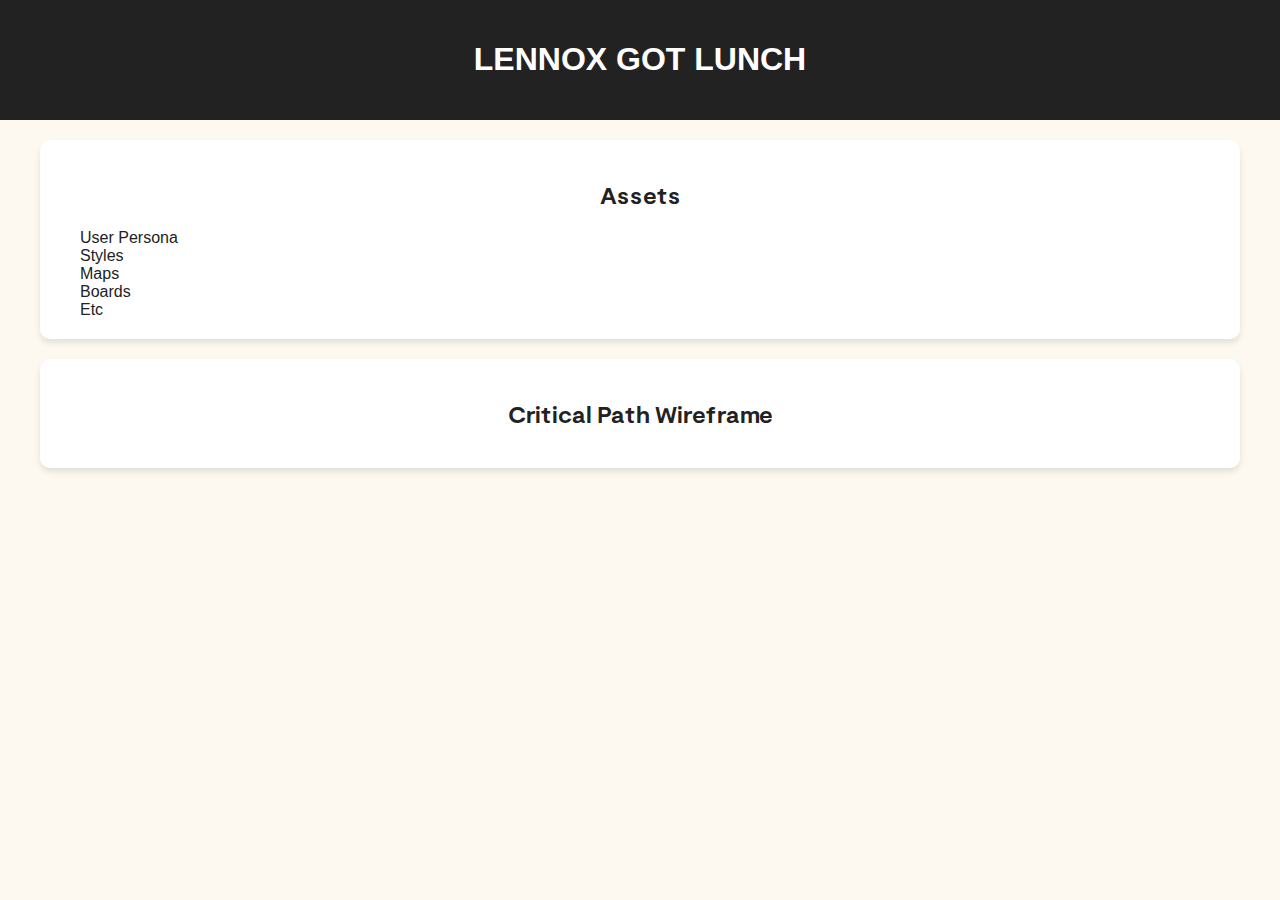
==== assets.html @ adf5c0a9 "🤍 assets page" ====
<!DOCTYPE html>
<html lang="en">
<head>
    <meta charset="UTF-8">
    <meta name="viewport" content="width=device-width, initial-scale=1.0">
    <link rel="stylesheet" href="index.css">
    <link rel="stylesheet" href="fonts/font-face.css">
    <link rel="icon" type="image/x-icon" href="images/lennox_white.png">
    <title>Lennox Got Lunch</title>
</head>
<body>

    <header>
        <h1>LENNOX GOT LUNCH</h1>
    </header>


<!-- PLEASE PLACE IMAGES INSIDE EACH <ul></ul> -->    
    <div class="container">
        <section>
            <h2>Assets</h2>
            <ul>User Persona</ul>
            <ul>Styles</ul>
            <ul>Maps</ul>
            <ul>Boards</ul>
            <ul>Etc</ul>
        </section>
    </div>

    <div class="container">
        <section>
            <h2>Critical Path Wireframe</h2>
        </section>
    </div>
</body>
</html>
---- index.css ----
/* ------------------------------------------ */
/* COLORS */
:root {
    --primary-bg-color: #FDF9F1;
    --secondary-bg-color: #FFF;
    --primary-font-color: #222222;
    --primary-button-color: #D4E377;
    --accent-color-one: #EF5A30;
    --accent-color-two: #FEAE33;
}

/* ------------------------------------------ */
/* FONTS */
@import url('https://fonts.googleapis.com/css2?family=Inter:wght@400;700&display=swap');
@import url('https://fonts.googleapis.com/css2?family=Moderat:wght@400;700&display=swap');
@import url('https://fonts.googleapis.com/css2?family=Roboto:wght@400;700&display=swap');

/* ------------------------------------------ */
/* GENERAL STYLES */
body {
    margin: 0;
    font-family: 'Moderat', sans-serif;
    font-family: 'Roboto', sans-serif; 
    background-color: var(--primary-bg-color);
    color: var(--primary-font-color);
}

header {
    font-family: 'Tusker Grotesk';
    font-weight: 500;
    font-style: normal;
    text-align: center;
    padding: 20px 0;
    background-color: var(--primary-font-color);
    color: white;
    font-family: 'Inter', sans-serif; 
}

.container {
    max-width: 1200px;
    margin: 20px auto;
    padding: 0 20px;
}

/* TEAM SECTION */
.team-section {
    display: flex;
    flex-direction: column;
    justify-content: space-evenly; 
}

.row-1 {
    display: flex;
    flex-wrap: wrap;
    flex-direction: row;
    justify-content: space-evenly; 
}

.row-2 {
    display: flex;
    flex-wrap: wrap;
    flex-direction: row;
    justify-content: center;
    gap: 105px; 
}

.team-member {
    text-align: center;
}

.team-member img {
    width: 250px;
    height: 250px;
    border-radius: 10px;
    object-fit: cover;
}

@media (max-width: 768px) {
    /* .team-section {
        grid-template-columns: repeat(2, 1fr); 
    } */
    .row-2 {
        gap: 20px;
    }
}

@media (max-width: 600px) {
    /* .team-section {
        grid-template-columns: 1fr; 
    } */
    .row-2 {
        gap: 0px;
    }
}

/* TEAM ROLES & TEAM LINKS */
.sections-row {
    display: flex;
    flex-wrap: wrap;
    gap: 20px;
    justify-content: space-between;
    margin-top: 40px; 
}

section {
    flex: 1 1 45%; 
    background-color: var(--secondary-bg-color);
    padding: 20px;
    border-radius: 10px;
    box-shadow: 0 4px 6px rgba(0, 0, 0, 0.1);
}

section h2 {
    text-align: center;
    font-family: 'Moderat', sans-serif;
    font-weight: bold;
    font-family: 'Moderat', sans-serif; 
    margin-bottom: 20px;
}

ul {
    list-style: disc; 
    padding-left: 20px; 
    margin: 0;
}

li {
    margin: 10px 0;
    text-align: left; 
}

a {
    color: var(--accent-color-one);
    text-decoration: none;
}

a:hover {
    color: var(--accent-color-two);
}
---- fonts/font-face.css ----
@font-face {
    font-family: 'Tusker Grotesk';
    src: url('TuskerGrotesk-5500Medium.ttf') format('truetype');
    font-weight: 500;
    font-style: normal;
    font-display: swap;
}

@font-face {
    font-family: 'Moderat';
    src: url('Moderat-Bold-Italic.ttf') format('truetype');
    font-weight: bold;
    font-style: italic;
    font-display: swap;
}

@font-face {
    font-family: 'Moderat';
    src: url('Moderat-Medium-Italic.ttf') format('truetype');
    font-weight: 500;
    font-style: italic;
    font-display: swap;
}

@font-face {
    font-family: 'Moderat';
    src: url('Moderat-Bold.ttf') format('truetype');
    font-weight: bold;
    font-style: normal;
    font-display: swap;
}

@font-face {
    font-family: 'Moderat';
    src: url('Moderat-Regular-Italic.ttf') format('truetype');
    font-weight: 500;
    font-style: italic;
    font-display: swap;
}

@font-face {
    font-family: 'Moderat';
    src: url('Moderat-Medium.ttf') format('truetype');
    font-weight: 500;
    font-style: normal;
    font-display: swap;
}

@font-face {
    font-family: 'Moderat';
    src: url('Moderat-Regular.ttf') format('truetype');
    font-weight: normal;
    font-style: normal;
    font-display: swap;
}
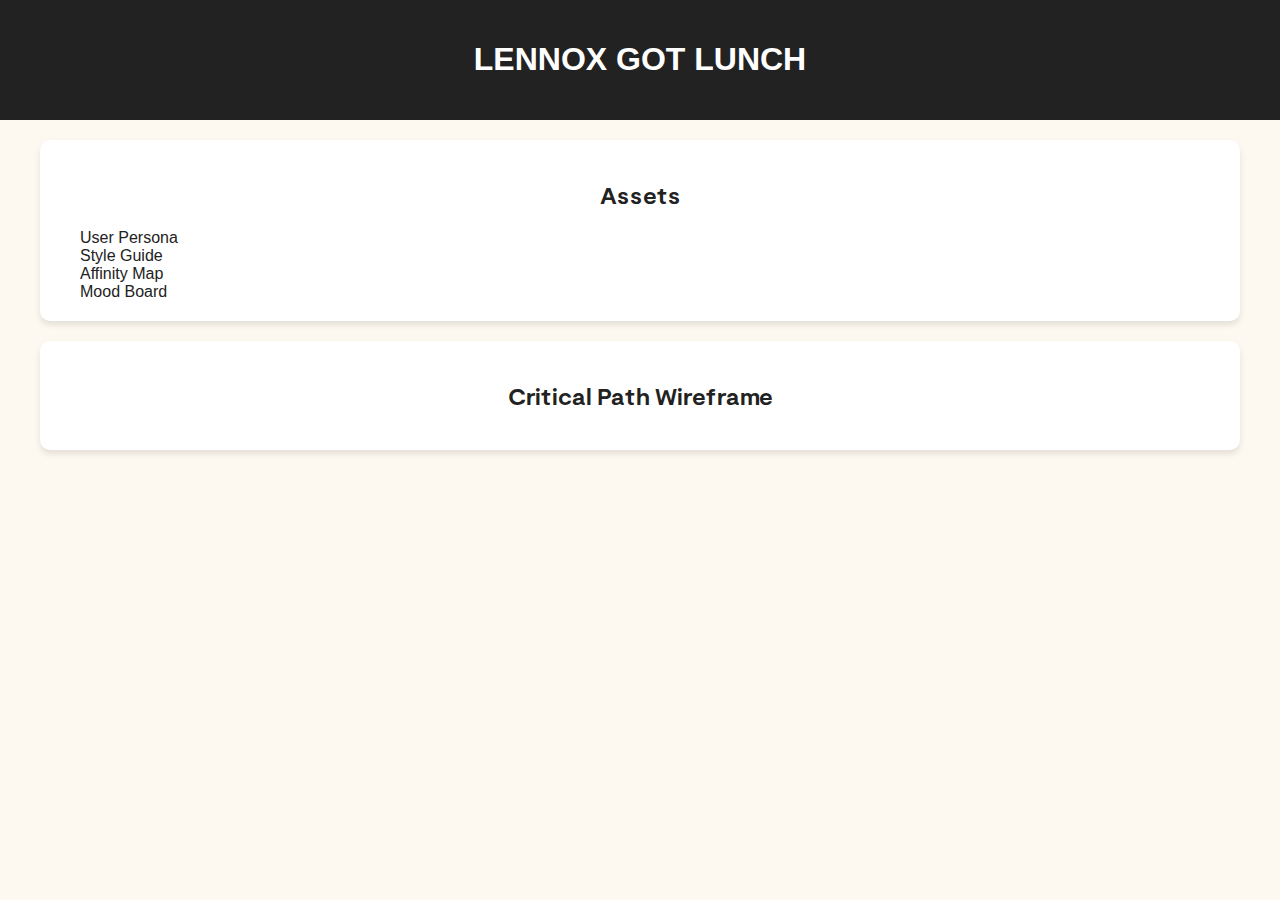
==== commit 44f5a152: "remove critical path duplicate" ====
--- a/assets.html
+++ b/assets.html
@@ -20,10 +20,9 @@
         <section>
             <h2>Assets</h2>
             <ul>User Persona</ul>
-            <ul>Styles</ul>
-            <ul>Maps</ul>
-            <ul>Boards</ul>
-            <ul>Etc</ul>
+            <ul>Style Guide</ul>
+            <ul>Affinity Map</ul>
+            <ul>Mood Board</ul>
         </section>
     </div>
 
@@ -33,4 +32,4 @@
         </section>
     </div>
 </body>
-</html>+</html>
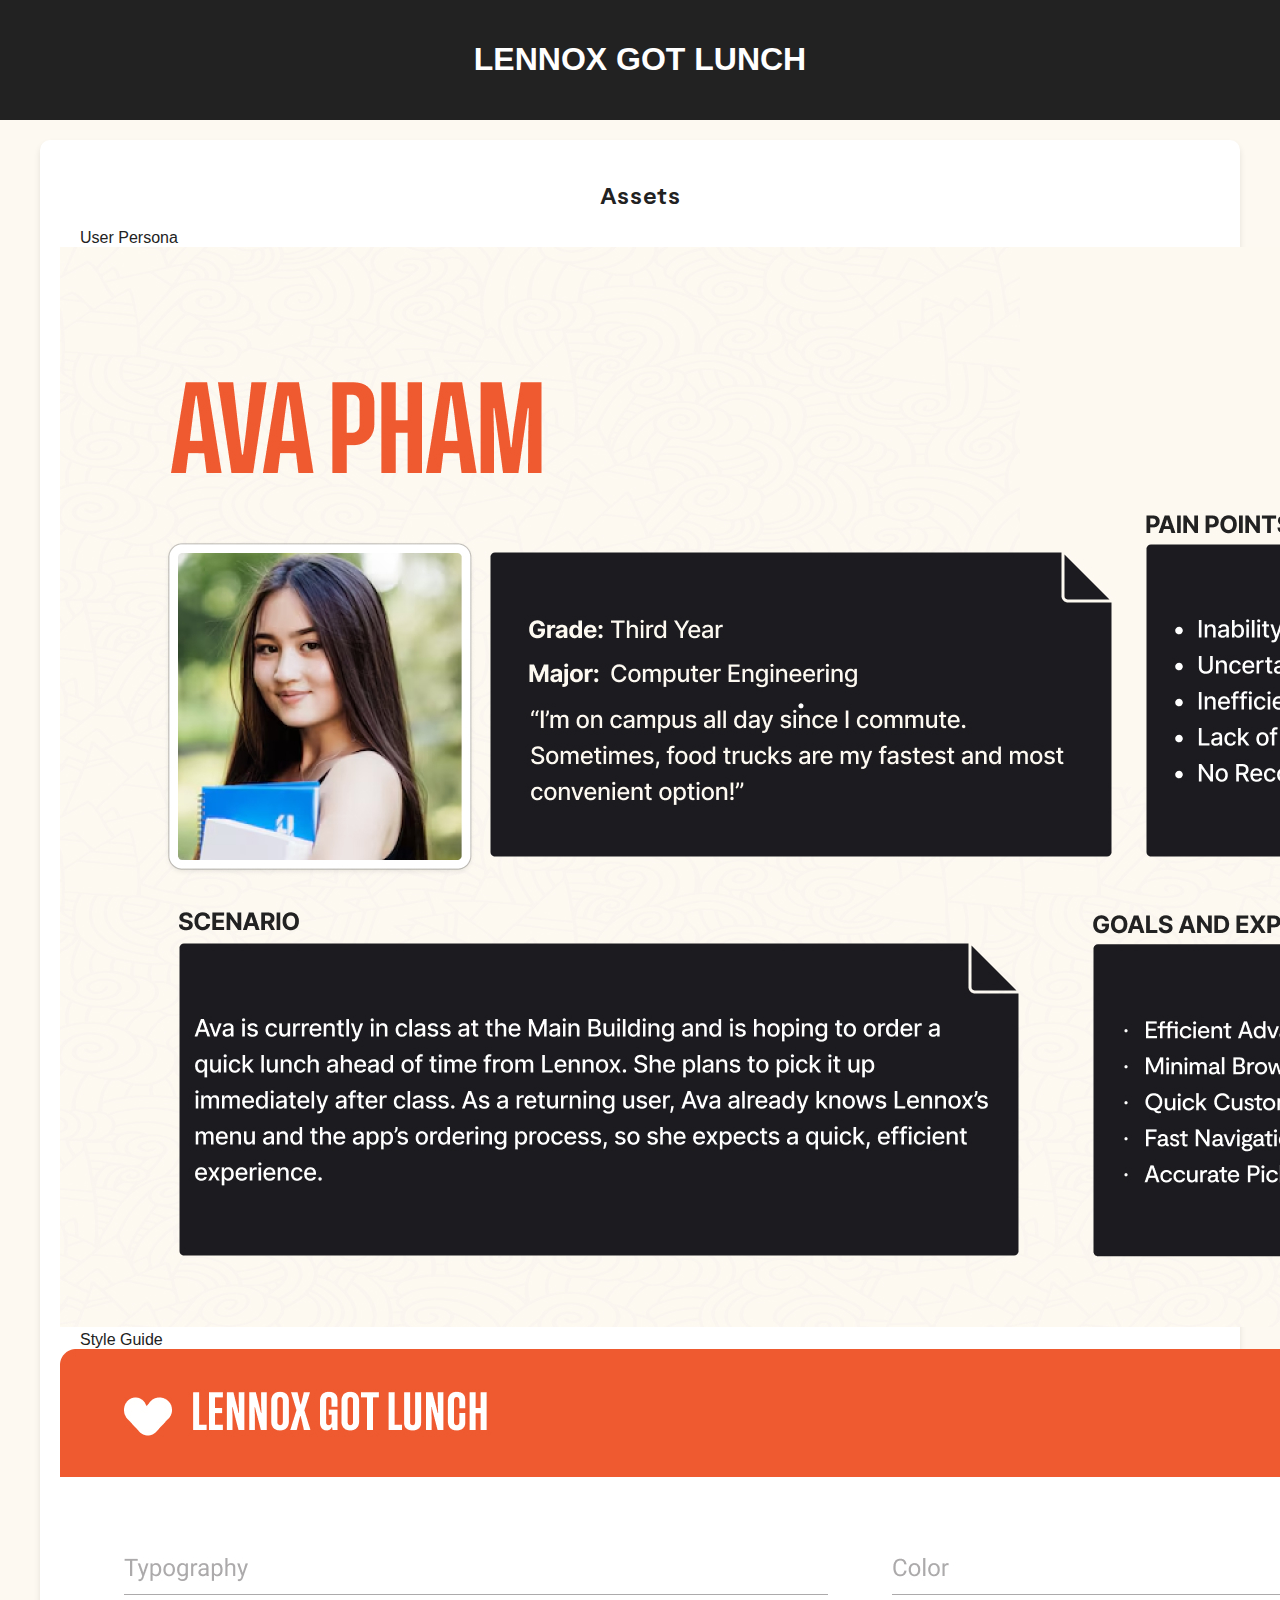
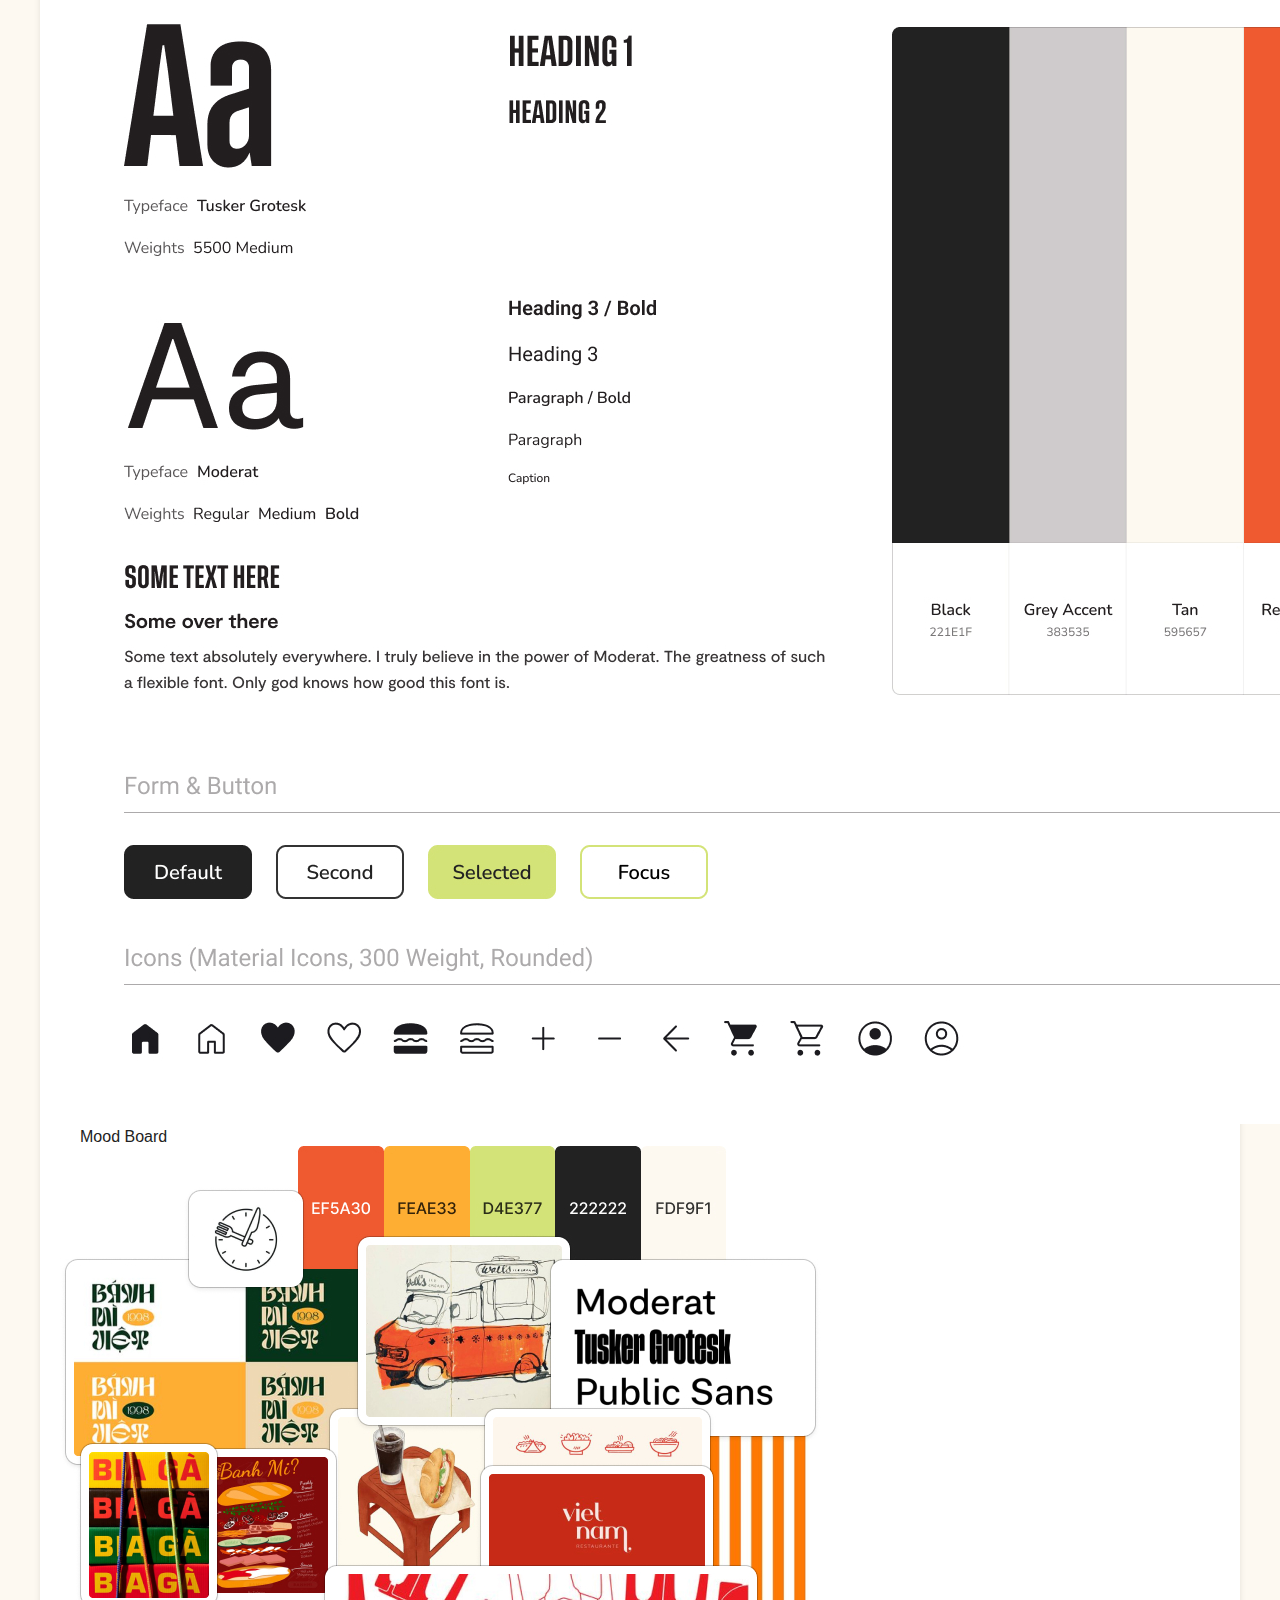
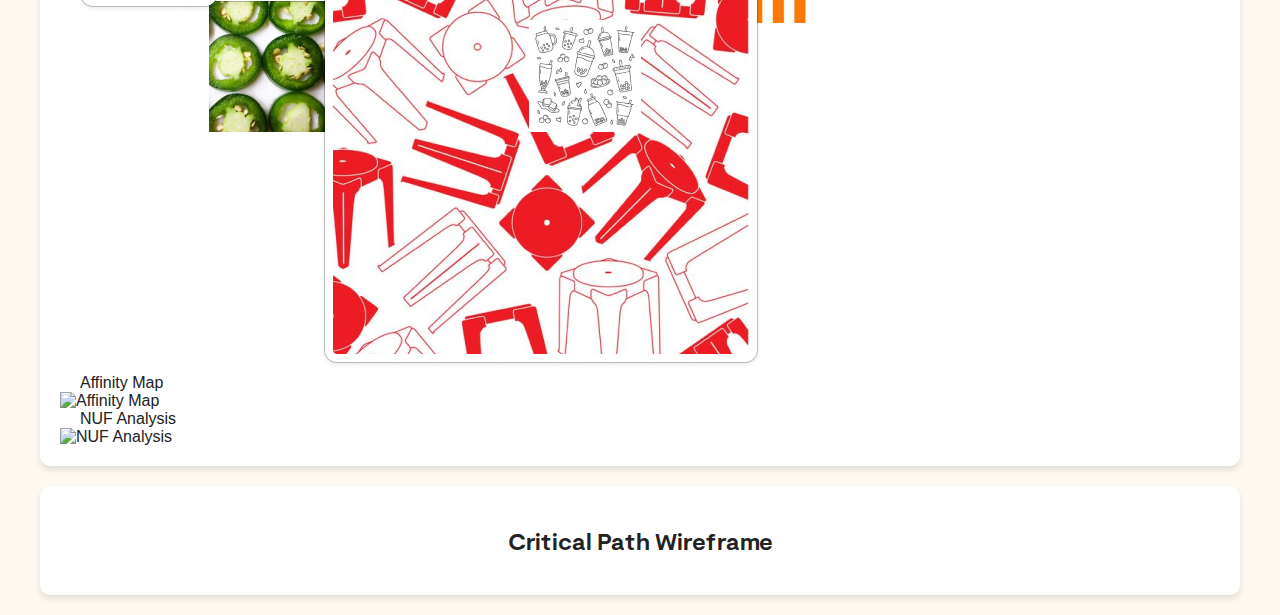
==== commit a257feb3: "🤍 assets" ====
--- a/assets.html
+++ b/assets.html
@@ -14,15 +14,35 @@
         <h1>LENNOX GOT LUNCH</h1>
     </header>
 
-
-<!-- PLEASE PLACE IMAGES INSIDE EACH <ul></ul> -->    
     <div class="container">
         <section>
             <h2>Assets</h2>
-            <ul>User Persona</ul>
-            <ul>Style Guide</ul>
-            <ul>Affinity Map</ul>
-            <ul>Mood Board</ul>
+    
+            <div class="asset">
+                <ul>User Persona</ul>
+                <img src="images/user-persona.jpg" alt="User Persona">
+            </div>
+    
+            <div class="asset">
+                <ul>Style Guide</ul>
+                <img src="images/style-guide.jpg" alt="Style Guide">
+            </div>
+    
+            <div class="asset">
+                <ul>Mood Board</ul>
+                <img src="images/mood-board.jpg" alt="Mood Board">
+            </div>
+    
+            <div class="asset">
+                <ul>Affinity Map</ul>
+                <img src="images/affinity-map.png" alt="Affinity Map">
+            </div>
+    
+            <div class="asset">
+                <ul>NUF Analysis</ul>
+                <img src="images/nuf-analysis.png" alt="NUF Analysis">
+            </div>
+    
         </section>
     </div>
 
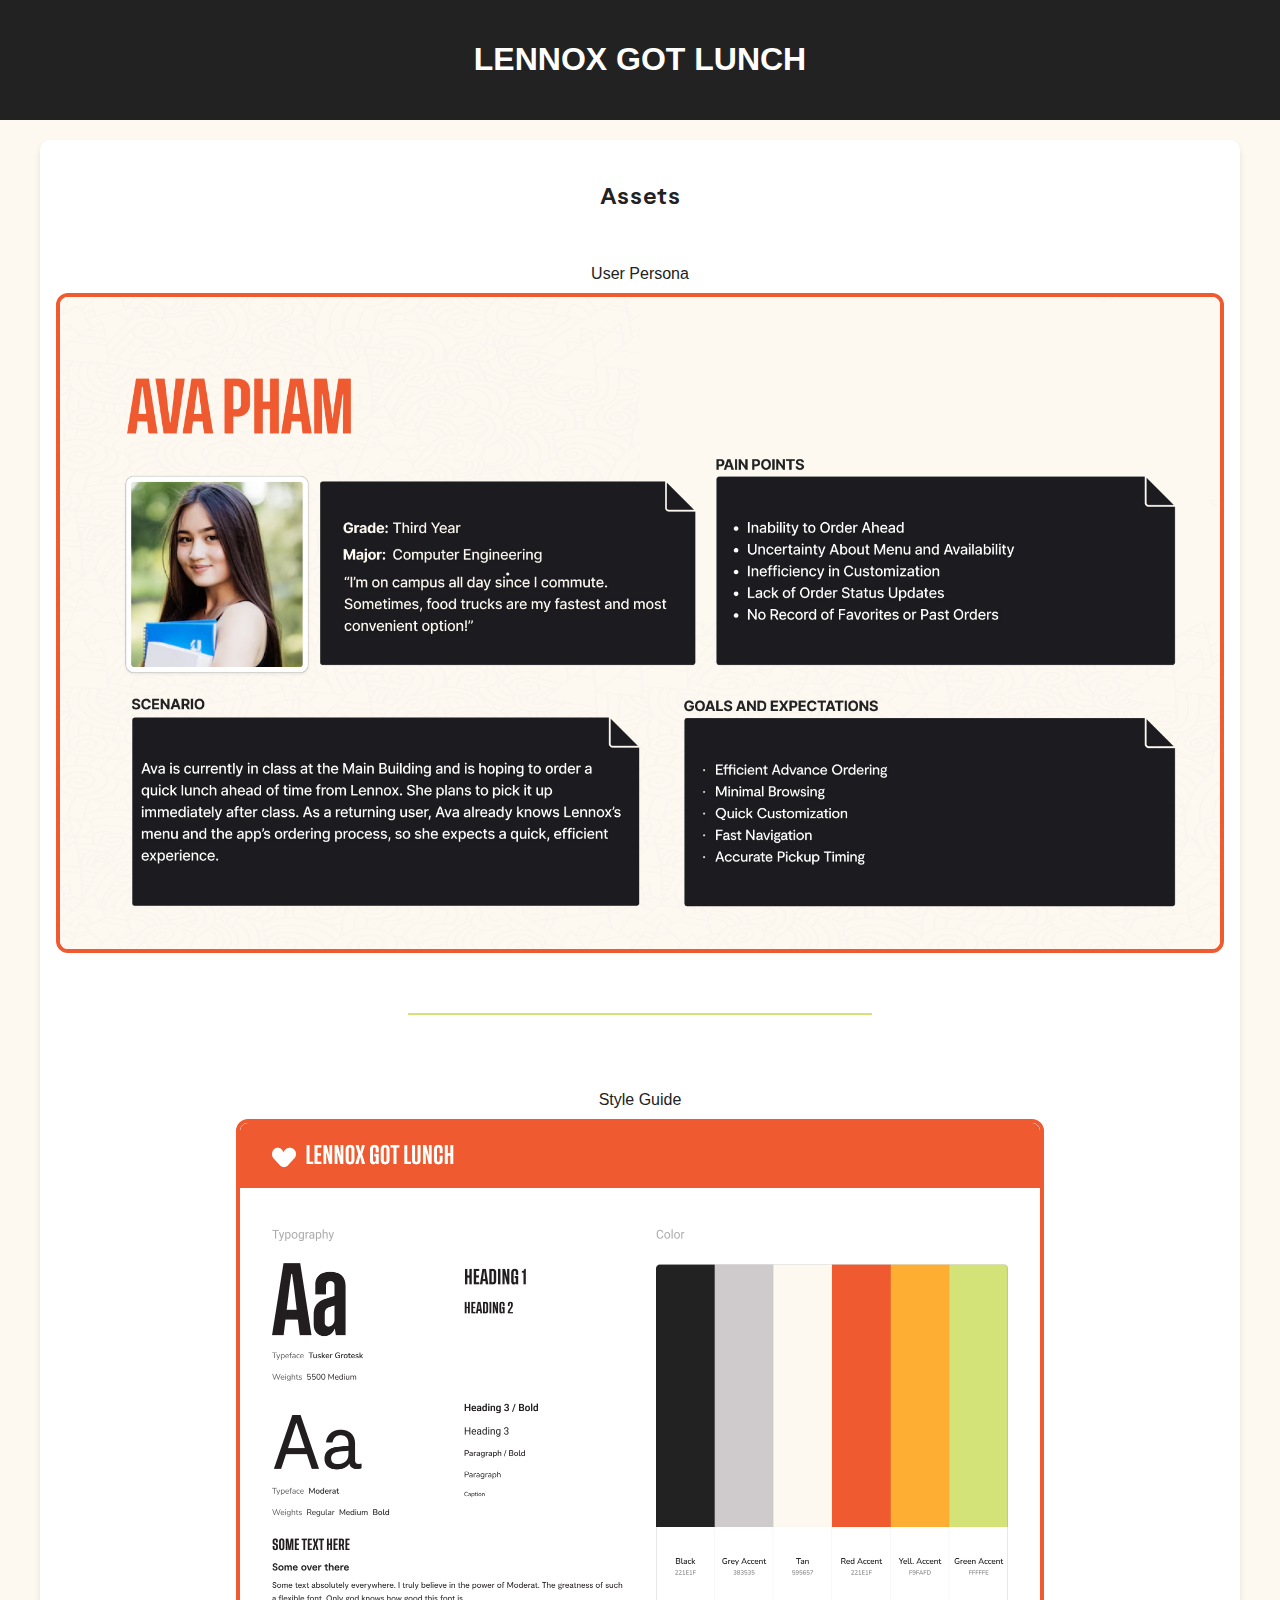
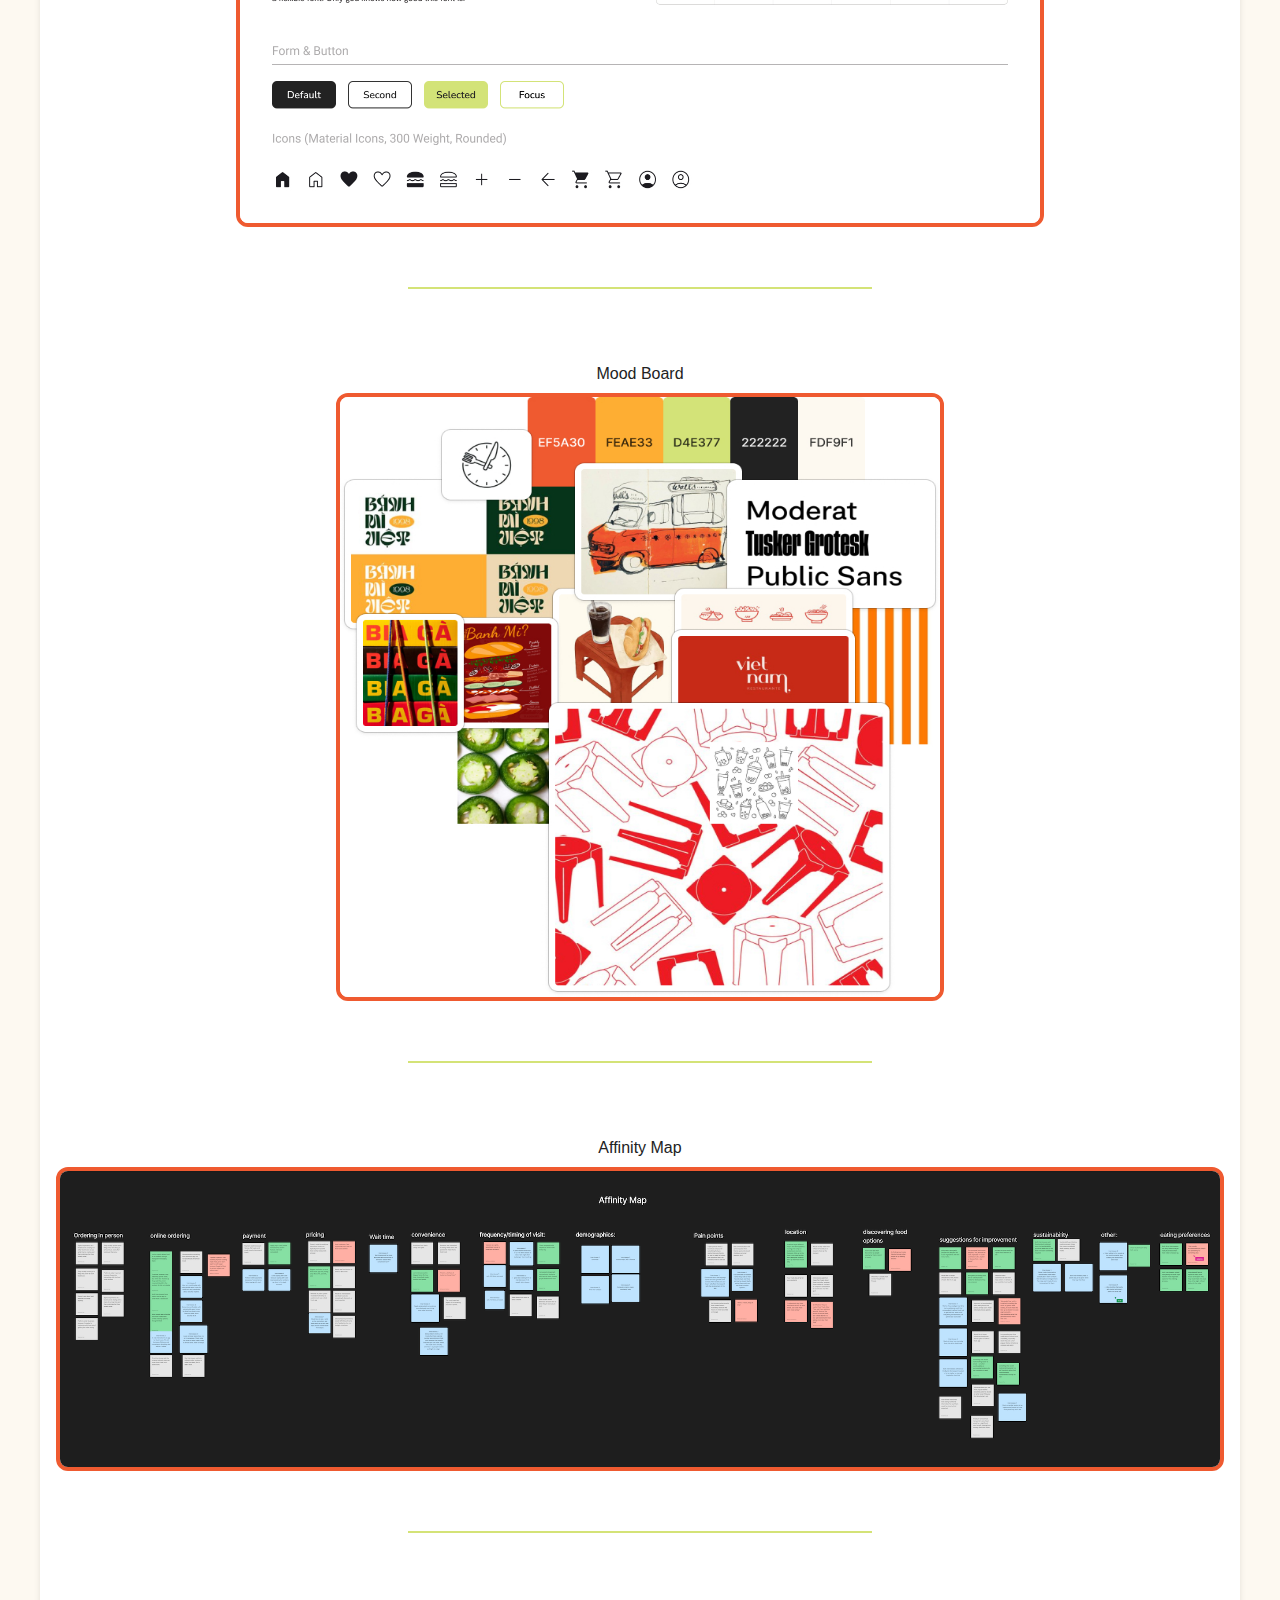
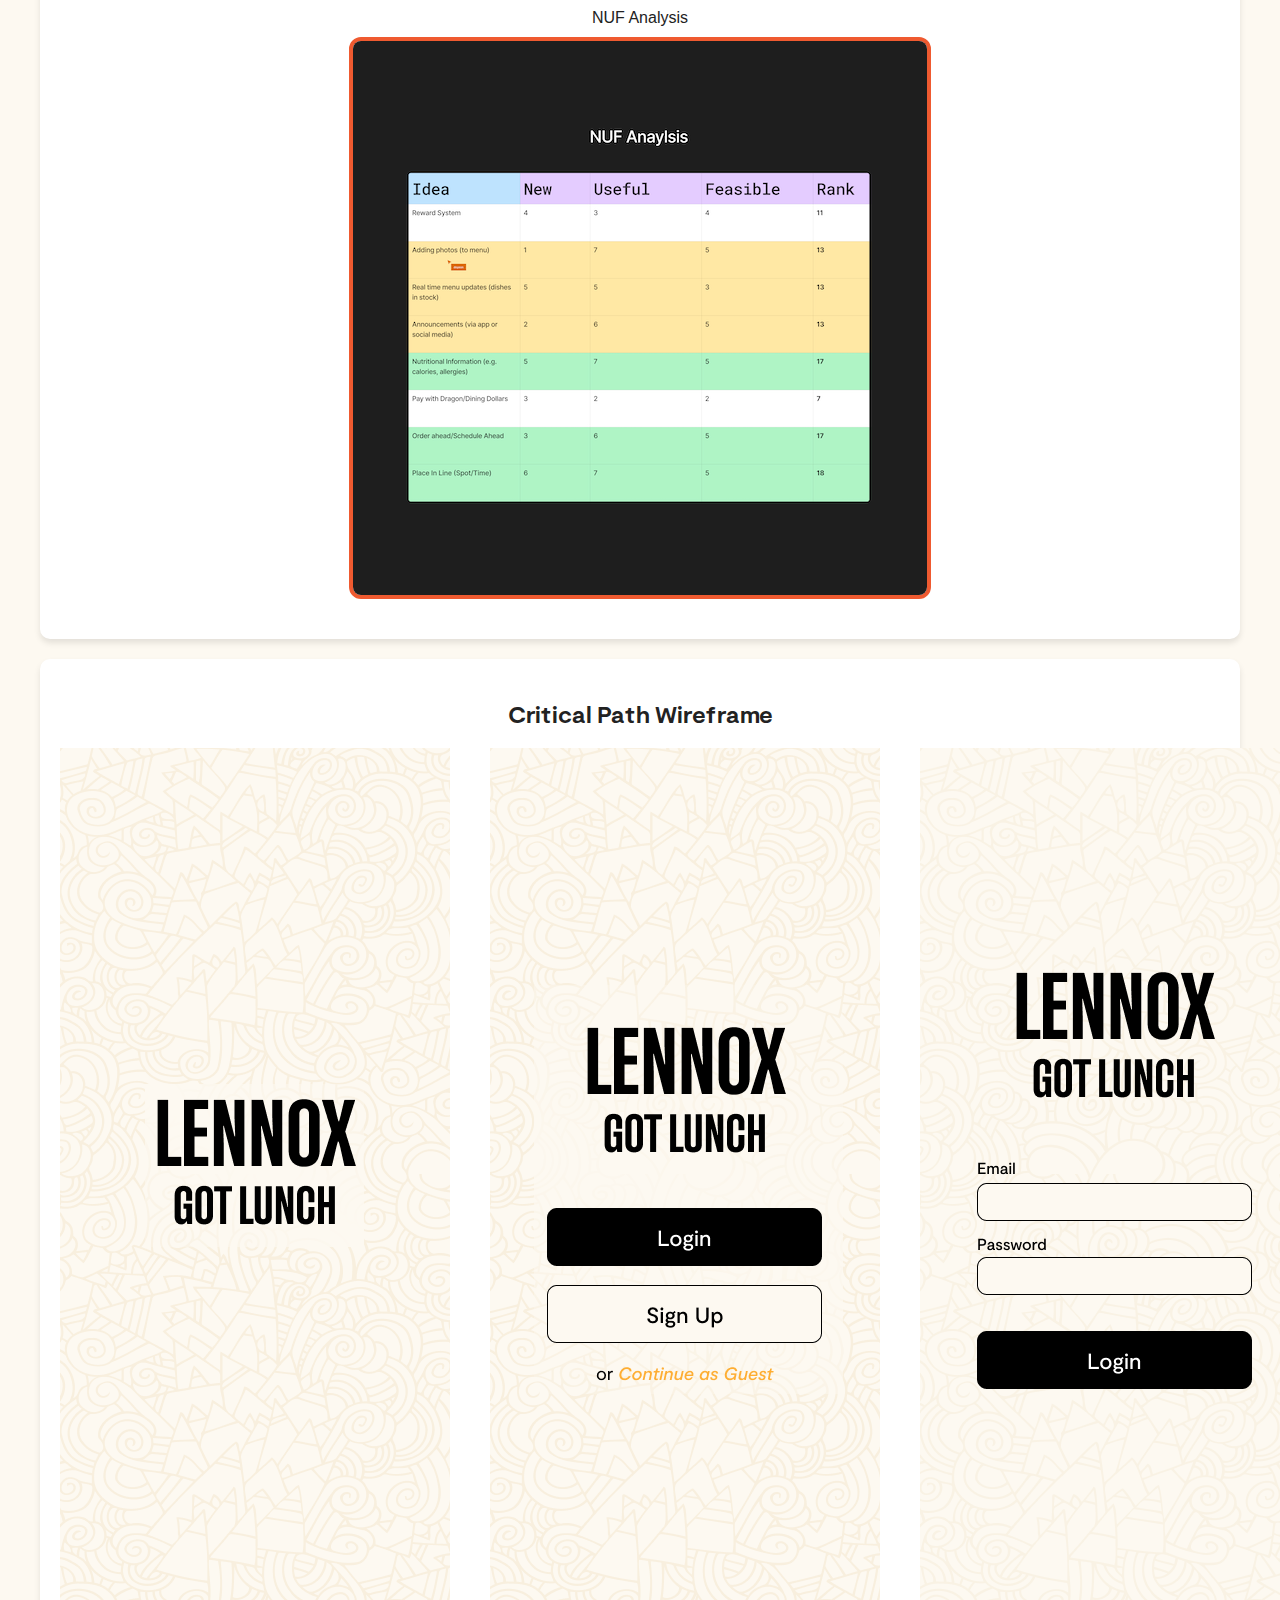
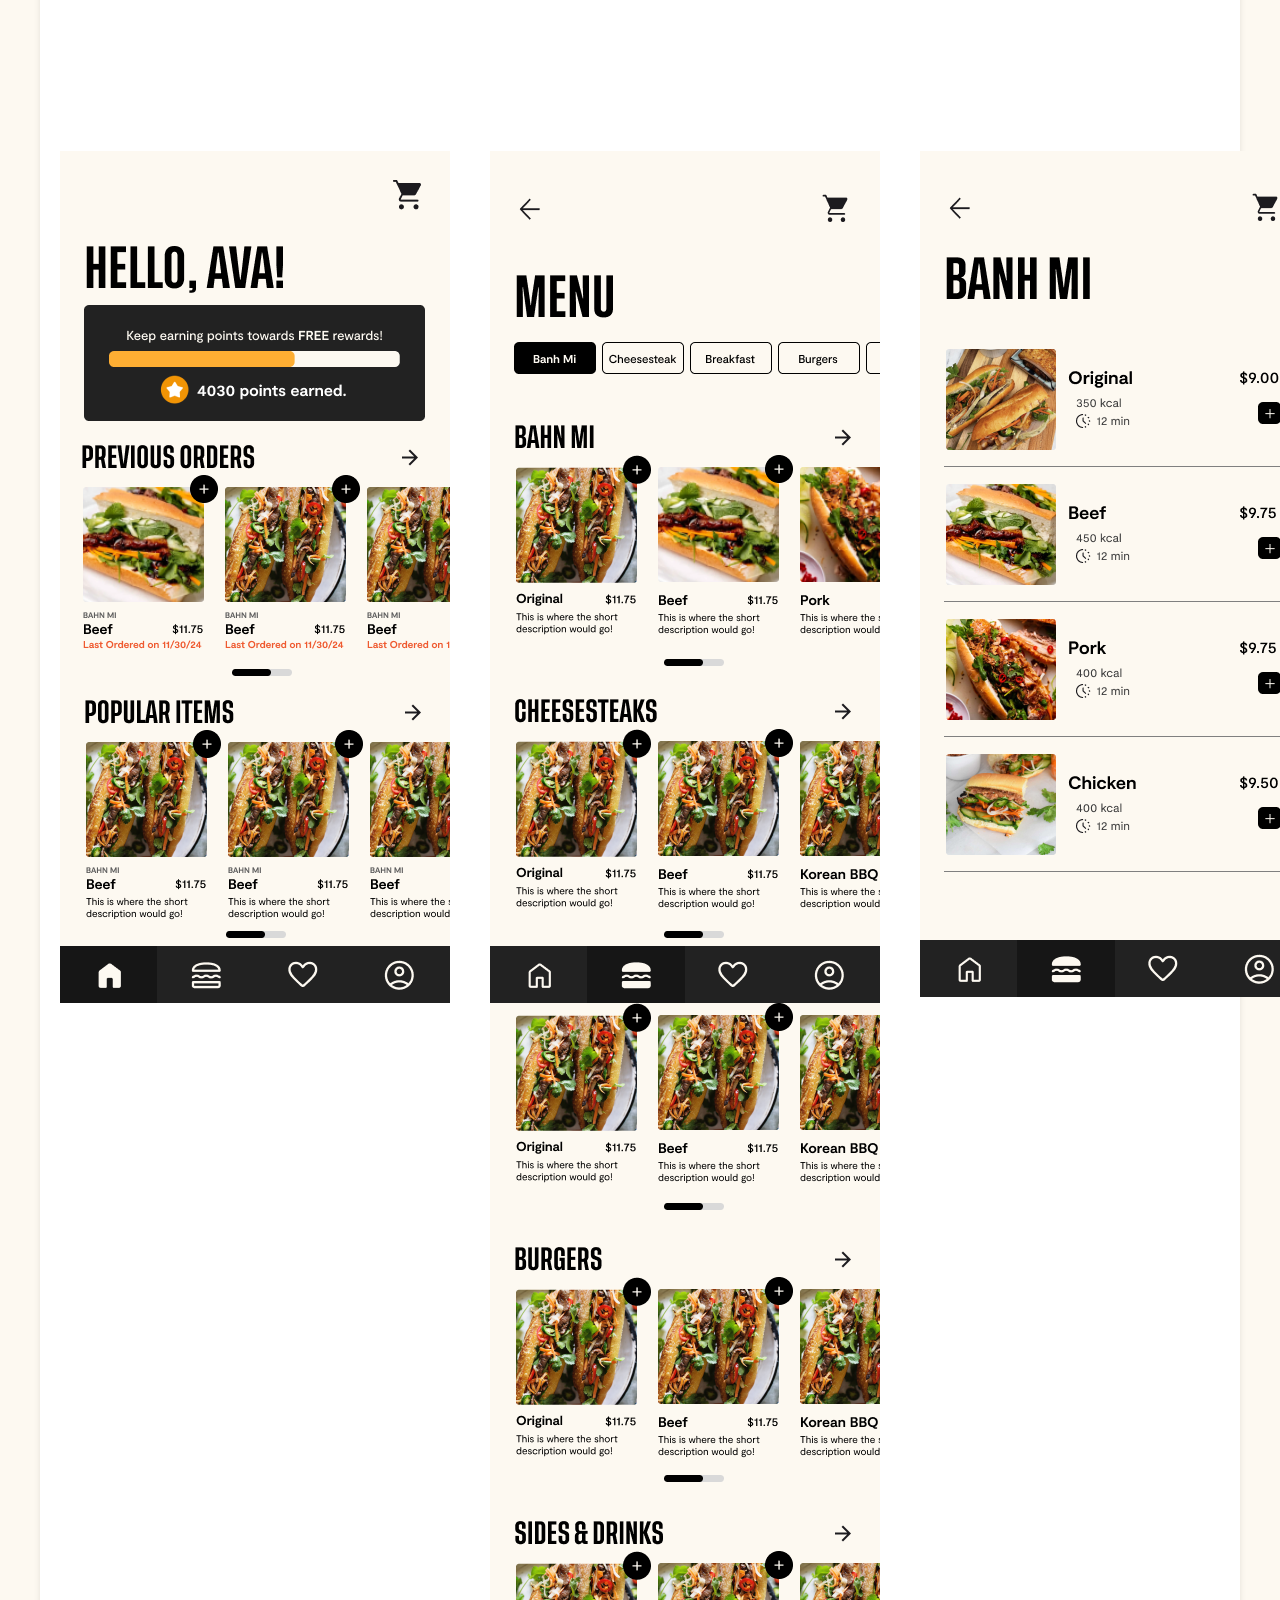
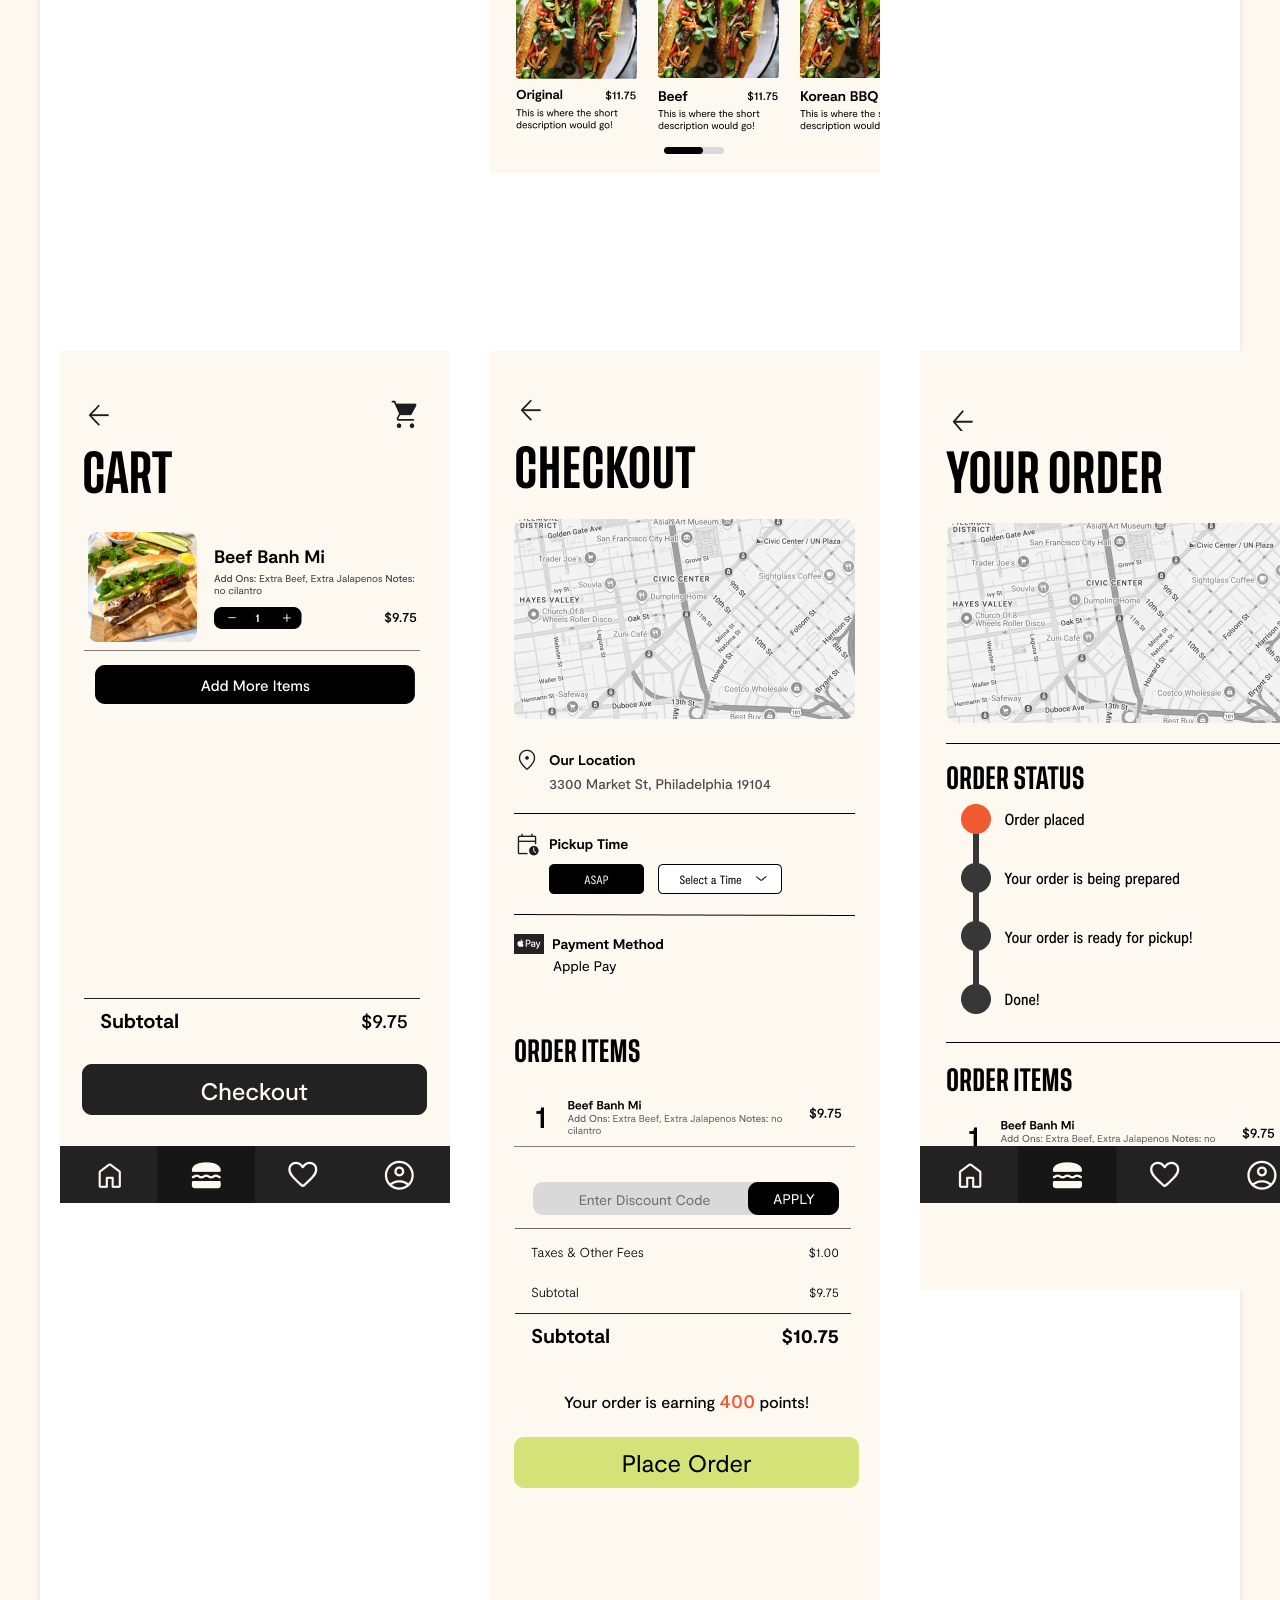
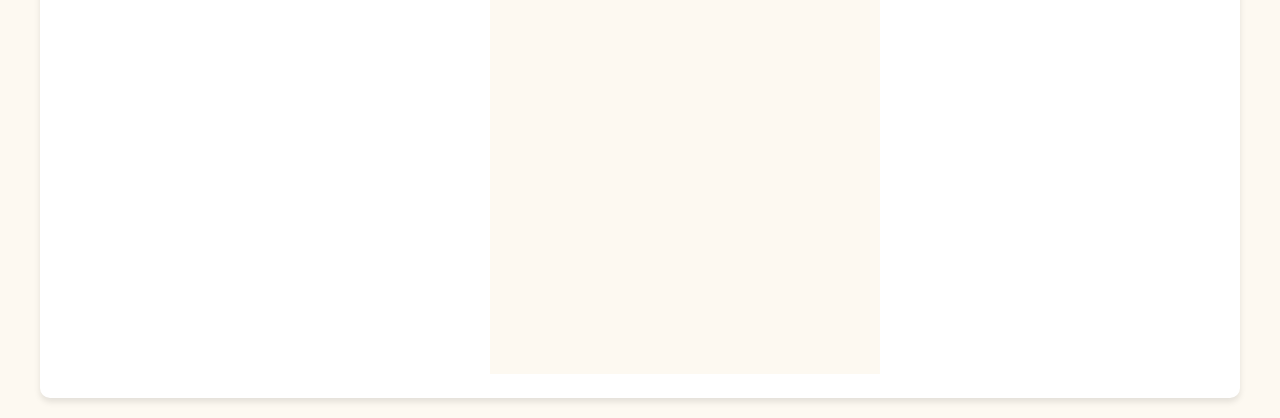
==== commit bb6f9368: "add critical path image" ====
--- a/assets.html
+++ b/assets.html
@@ -49,6 +49,7 @@
     <div class="container">
         <section>
             <h2>Critical Path Wireframe</h2>
+             <img src="images/critical-path.png" alt="Critical Path">
         </section>
     </div>
 </body>
--- a/index.css
+++ b/index.css
@@ -42,6 +42,7 @@
     padding: 0 20px;
 }
 
+/* ------------------------------------------ */
 /* TEAM SECTION */
 .team-section {
     display: flex;
@@ -75,12 +76,25 @@
     object-fit: cover;
 }
 
+/* ------------------------------------------ */
+/* RESPONSIVENESS */
+@media (max-width: 900px) {
+    /* .team-section {
+        grid-template-columns: repeat(2, 1fr); 
+    } */
+    .row-2 {
+        gap: 0px;
+        justify-content: space-evenly;
+    }
+}
+
 @media (max-width: 768px) {
     /* .team-section {
         grid-template-columns: repeat(2, 1fr); 
     } */
     .row-2 {
-        gap: 20px;
+        gap: 0px;
+        justify-content: space-evenly;
     }
 }
 
@@ -90,9 +104,11 @@
     } */
     .row-2 {
         gap: 0px;
-    }
-}
-
+        justify-content: space-evenly;
+    }
+}
+
+/* ------------------------------------------ */
 /* TEAM ROLES & TEAM LINKS */
 .sections-row {
     display: flex;
@@ -136,4 +152,102 @@
 
 a:hover {
     color: var(--accent-color-two);
-}+}
+
+/* ------------------------------------------ */
+/* ASSETS PAGE */
+.asset {
+    display: flex;
+    flex-direction: column;
+    justify-content: center;
+    margin-bottom: 20px;
+    text-align: center;
+    max-width: 100%; 
+}
+
+.asset ul {
+    list-style: none;
+    padding: 0;
+    font-size: 16px;
+    margin-top: 36px;
+}
+
+.asset img {
+    align-self: center; 
+    max-width: 100%;
+    border-radius: 12px;
+    border: 4px solid #EF5A30;
+    margin-top: 10px;
+}
+
+.asset:nth-child(3) img {
+    width: 800px; 
+    height: 700px;
+}
+
+.asset:nth-child(4) img {
+    width: 600px; 
+    height: 600px;
+}
+
+.asset:not(:last-child)::after {
+    content: "";
+    display: block;
+    width: 40%; 
+    height: 2px; 
+    background-color: #D4E377; 
+    margin: 20px auto; 
+    margin-top: 60px;
+}
+
+/* ------------------------------------------ */
+/* RESPONSIVENESS */
+@media (max-width: 1024px) {
+    .asset img {
+        max-width: 500px;
+    }
+
+    .asset:nth-child(1) img {
+        max-width: 400px;
+    }
+
+    .asset:nth-child(2) img, 
+    .asset:nth-child(3) img { 
+        max-width: 500px;
+        height: 400px;
+    }
+
+    .asset:nth-child(4) img { 
+        max-width: 500px;
+        height: 500px;
+    }
+
+    .asset:not(:last-child)::after {
+        width: 60%;
+    }
+}
+
+@media (max-width: 760px) {
+    .asset img {
+        max-width: 90%;
+    }
+
+    .asset:nth-child(1) img {
+        max-width: 300px;
+    }
+
+    .asset:nth-child(2) img, 
+    .asset:nth-child(3) img { 
+        max-width: 90%;
+        height: 300px; 
+    }
+
+    .asset:nth-child(4) img { 
+        max-width: 90%;
+        height: 400px;
+    }
+
+    .asset:not(:last-child)::after {
+        width: 80%;
+    }
+}
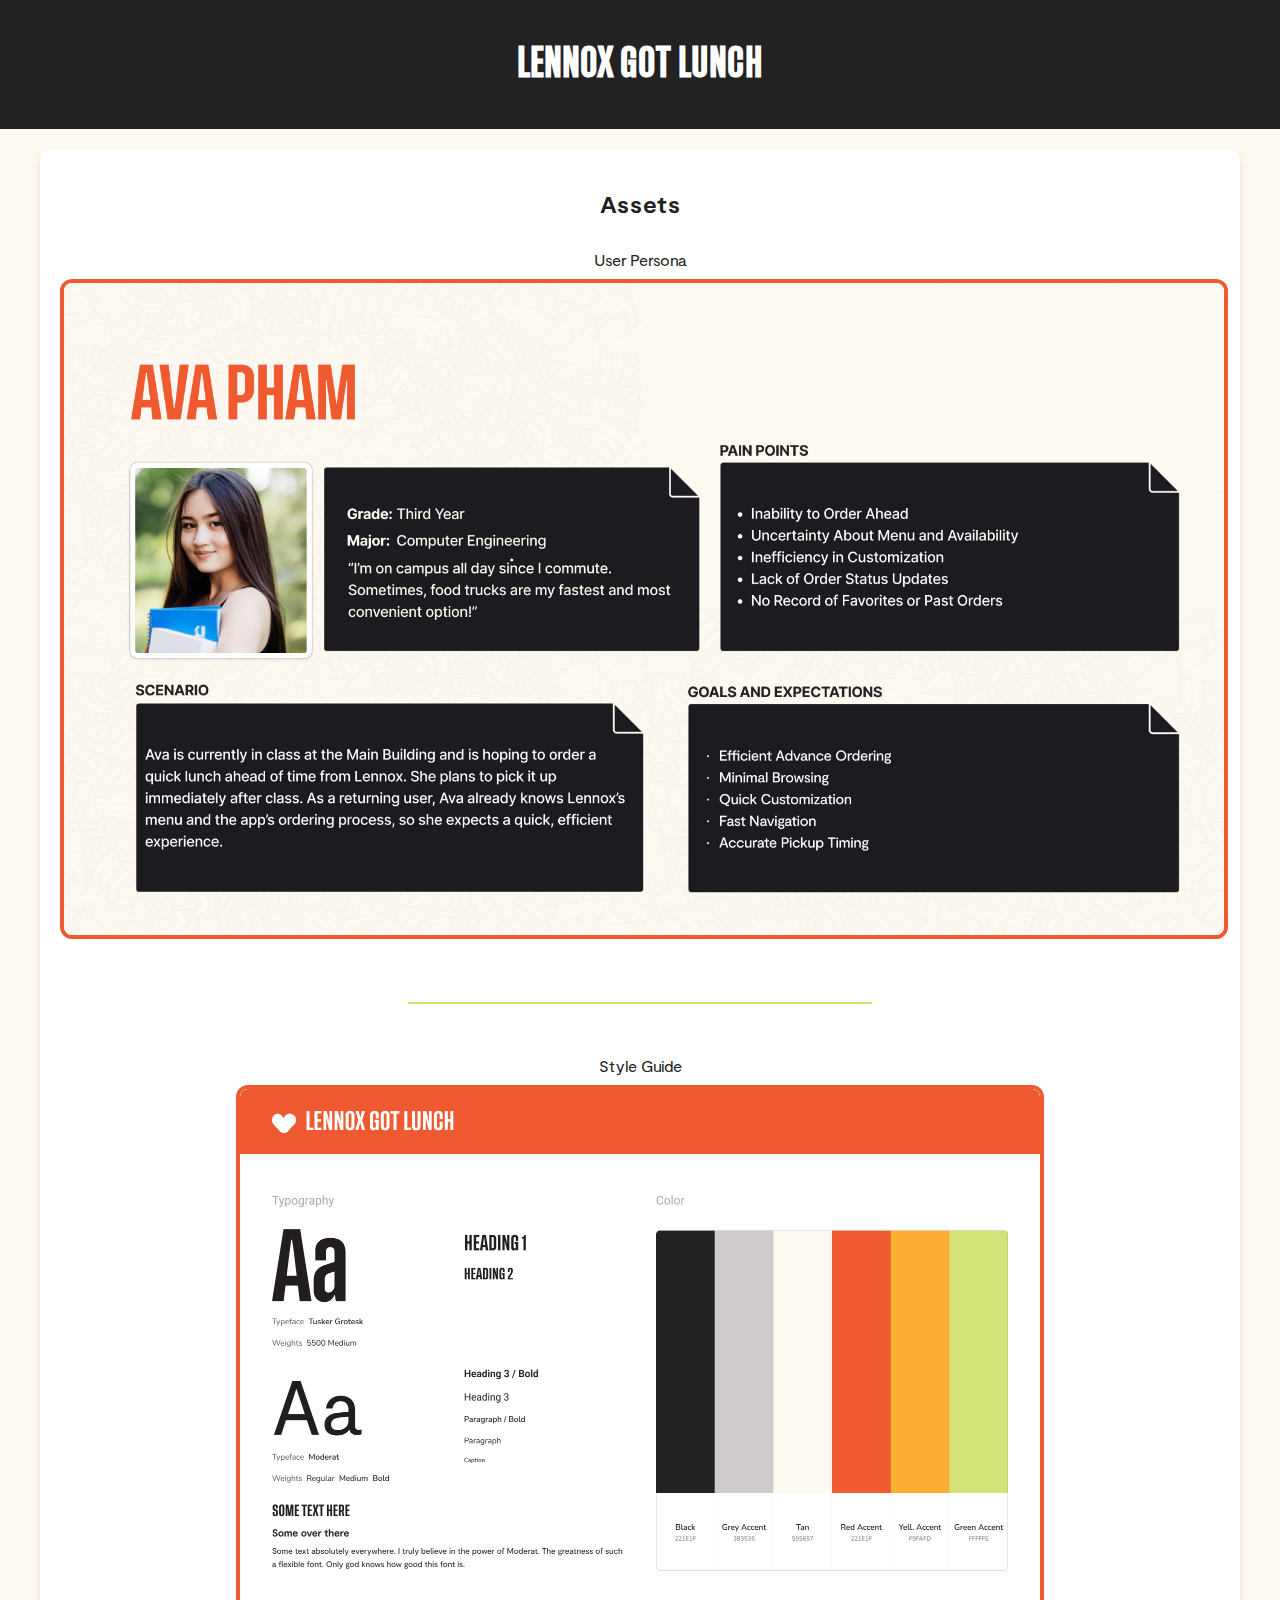
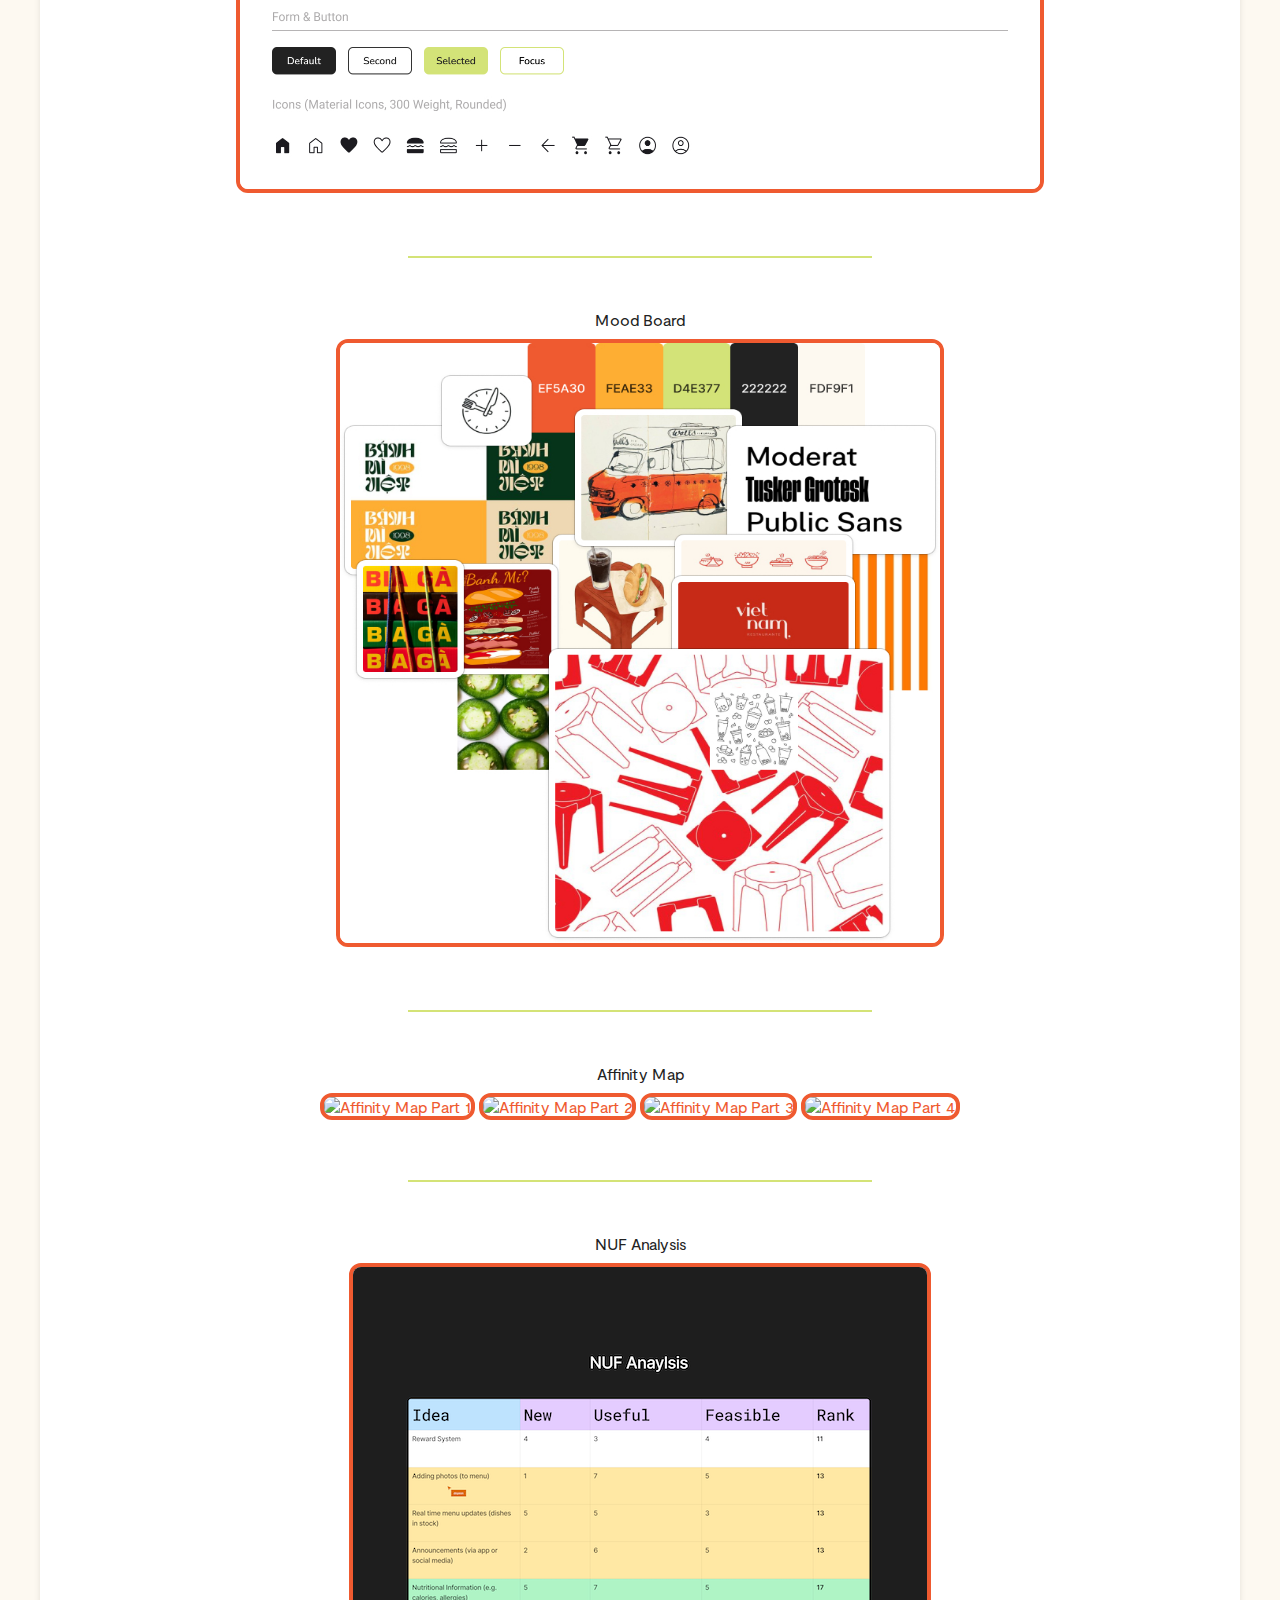
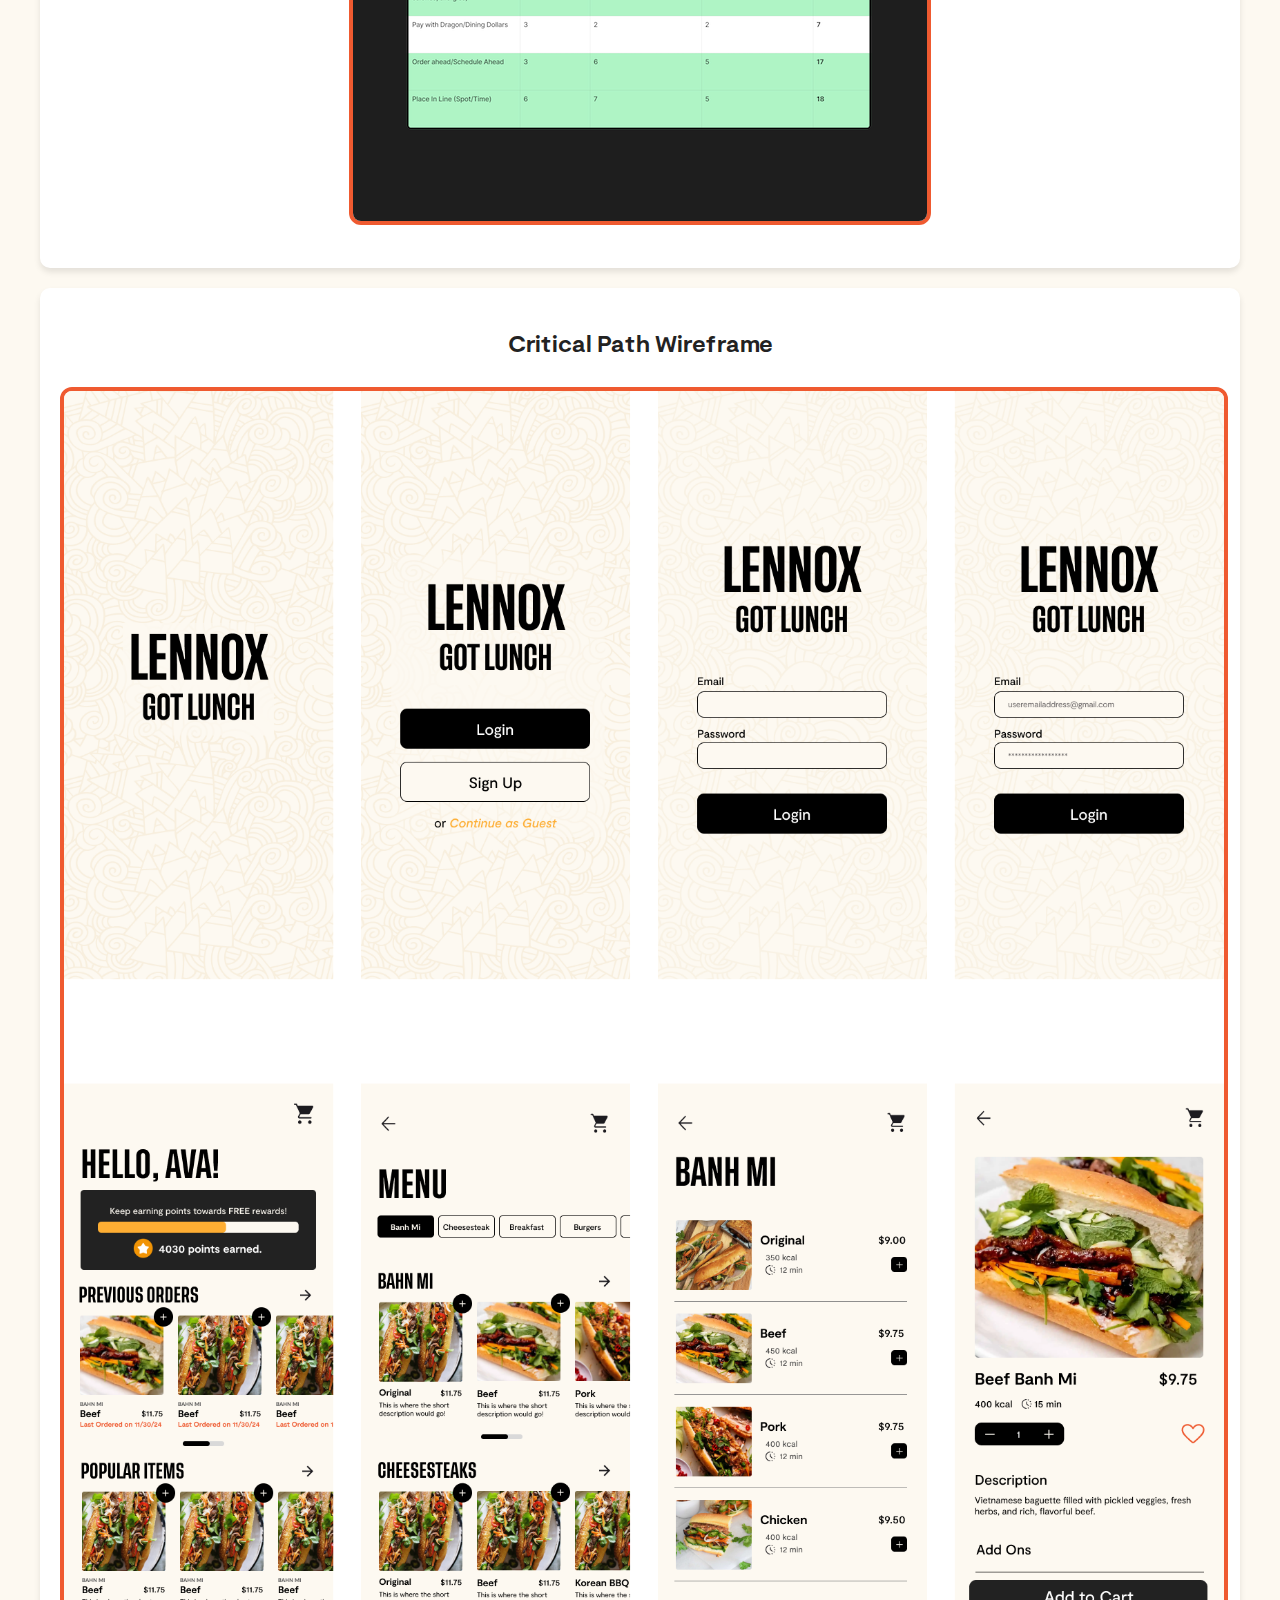
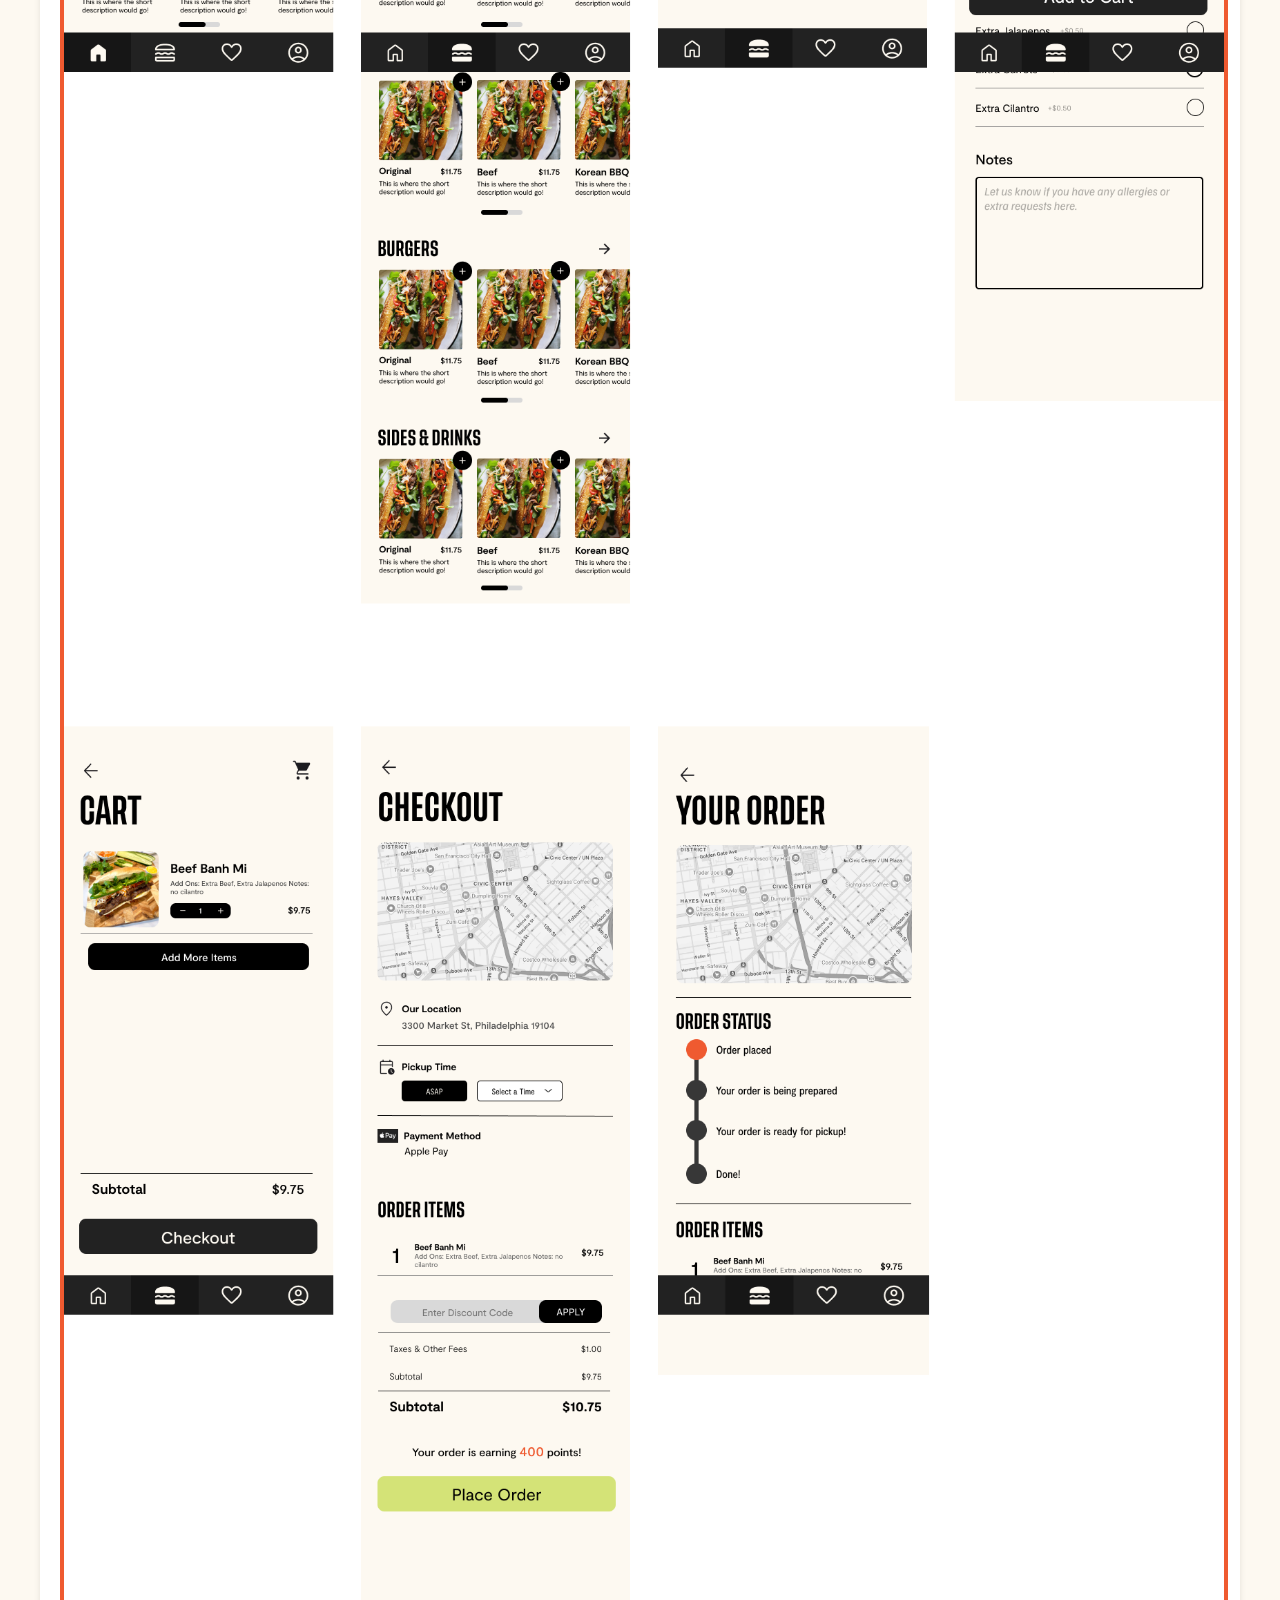
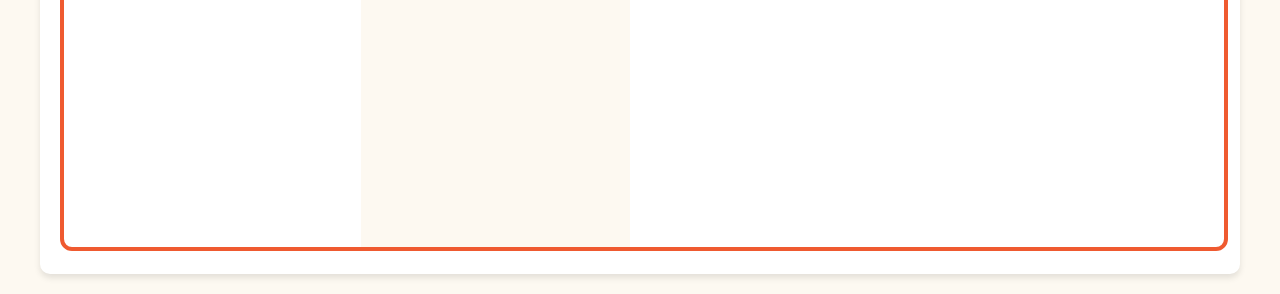
==== commit 901f81d2: "🤍 updated assets" ====
--- a/assets.html
+++ b/assets.html
@@ -3,54 +3,87 @@
 <head>
     <meta charset="UTF-8">
     <meta name="viewport" content="width=device-width, initial-scale=1.0">
+
+<!-- LINKS -->
     <link rel="stylesheet" href="index.css">
     <link rel="stylesheet" href="fonts/font-face.css">
+
+<!-- FAVICON -->
     <link rel="icon" type="image/x-icon" href="images/lennox_white.png">
+
     <title>Lennox Got Lunch</title>
 </head>
 <body>
 
+<!-- HEADER -->
     <header>
         <h1>LENNOX GOT LUNCH</h1>
     </header>
 
+<!-- ASSETS CONTAINER -->
     <div class="container">
         <section>
             <h2>Assets</h2>
-    
+
+<!-- ASSETS ITEMS -->
             <div class="asset">
                 <ul>User Persona</ul>
+                <a href="https://www.figma.com/design/kOecy6mtuvX92kfvvtkqEE/Lennox-Got-Lunch-2%3A-Electric-Boogaloo?node-id=236-4&t=qQXBd7YAhxNYcbZg-1" target="_blank">
                 <img src="images/user-persona.jpg" alt="User Persona">
+                </a>
             </div>
     
             <div class="asset">
                 <ul>Style Guide</ul>
+                <a href="https://www.figma.com/design/kOecy6mtuvX92kfvvtkqEE/Lennox-Got-Lunch-2%3A-Electric-Boogaloo?node-id=236-6&t=qQXBd7YAhxNYcbZg-1" target="_blank">
                 <img src="images/style-guide.jpg" alt="Style Guide">
+                </a>
             </div>
     
             <div class="asset">
                 <ul>Mood Board</ul>
+                <a href="https://www.figma.com/design/kOecy6mtuvX92kfvvtkqEE/Lennox-Got-Lunch-2%3A-Electric-Boogaloo?node-id=236-17&t=qQXBd7YAhxNYcbZg-1" target="_blank">
                 <img src="images/mood-board.jpg" alt="Mood Board">
+                </a>
             </div>
     
             <div class="asset">
                 <ul>Affinity Map</ul>
-                <img src="images/affinity-map.png" alt="Affinity Map">
+                <div class="affinity-images">
+                    <a href="https://www.figma.com/design/kOecy6mtuvX92kfvvtkqEE/Lennox-Got-Lunch-2%3A-Electric-Boogaloo?node-id=236-11&t=qQXBd7YAhxNYcbZg-1" target="_blank">
+                        <img src="images/affinity-map01.png" alt="Affinity Map Part 1">
+                    </a>
+                    <a href="https://www.figma.com/design/kOecy6mtuvX92kfvvtkqEE/Lennox-Got-Lunch-2%3A-Electric-Boogaloo?node-id=236-11&t=qQXBd7YAhxNYcbZg-1" target="_blank">
+                        <img src="images/affinity-map02.png" alt="Affinity Map Part 2">
+                    </a>
+                    <a href="https://www.figma.com/design/kOecy6mtuvX92kfvvtkqEE/Lennox-Got-Lunch-2%3A-Electric-Boogaloo?node-id=236-11&t=qQXBd7YAhxNYcbZg-1" target="_blank">
+                        <img src="images/affinity-map03.png" alt="Affinity Map Part 3">
+                    </a>
+                    <a href="https://www.figma.com/design/kOecy6mtuvX92kfvvtkqEE/Lennox-Got-Lunch-2%3A-Electric-Boogaloo?node-id=236-11&t=qQXBd7YAhxNYcbZg-1" target="_blank">
+                        <img src="images/affinity-map04.png" alt="Affinity Map Part 4">
+                    </a>
+                </div>            
             </div>
     
             <div class="asset">
                 <ul>NUF Analysis</ul>
-                <img src="images/nuf-analysis.png" alt="NUF Analysis">
+                <a href="https://www.figma.com/design/kOecy6mtuvX92kfvvtkqEE/Lennox-Got-Lunch-2%3A-Electric-Boogaloo?node-id=236-13&t=qQXBd7YAhxNYcbZg-1" target="_blank">
+                    <img src="images/nuf-analysis.png" alt="NUF Analysis">
+                </a>
             </div>
     
         </section>
     </div>
 
+<!-- WIREFRAME CONTAINER -->
     <div class="container">
         <section>
             <h2>Critical Path Wireframe</h2>
-             <img src="images/critical-path.png" alt="Critical Path">
+            <a href="https://www.figma.com/design/kOecy6mtuvX92kfvvtkqEE/Lennox-Got-Lunch-2%3A-Electric-Boogaloo?node-id=236-15&t=qQXBd7YAhxNYcbZg-1" target="_blank">
+                <img src="images/critical-path.png" alt="Critical Path Wireframe">
+             </a>
         </section>
     </div>
+    
 </body>
 </html>
--- a/index.css
+++ b/index.css
@@ -10,17 +10,10 @@
 }
 
 /* ------------------------------------------ */
-/* FONTS */
-@import url('https://fonts.googleapis.com/css2?family=Inter:wght@400;700&display=swap');
-@import url('https://fonts.googleapis.com/css2?family=Moderat:wght@400;700&display=swap');
-@import url('https://fonts.googleapis.com/css2?family=Roboto:wght@400;700&display=swap');
-
-/* ------------------------------------------ */
 /* GENERAL STYLES */
 body {
     margin: 0;
-    font-family: 'Moderat', sans-serif;
-    font-family: 'Roboto', sans-serif; 
+    font-family: 'Moderat';
     background-color: var(--primary-bg-color);
     color: var(--primary-font-color);
 }
@@ -28,14 +21,14 @@
 header {
     font-family: 'Tusker Grotesk';
     font-weight: 500;
-    font-style: normal;
     text-align: center;
     padding: 20px 0;
     background-color: var(--primary-font-color);
-    color: white;
-    font-family: 'Inter', sans-serif; 
+    color: var(--secondary-bg-color);
 }
 
+/* ------------------------------------------ */
+/* LANDING PAGE */
 .container {
     max-width: 1200px;
     margin: 20px auto;
@@ -50,7 +43,8 @@
     justify-content: space-evenly; 
 }
 
-.row-1 {
+.row-1,
+.row-2 {
     display: flex;
     flex-wrap: wrap;
     flex-direction: row;
@@ -58,10 +52,6 @@
 }
 
 .row-2 {
-    display: flex;
-    flex-wrap: wrap;
-    flex-direction: row;
-    justify-content: center;
     gap: 105px; 
 }
 
@@ -74,38 +64,6 @@
     height: 250px;
     border-radius: 10px;
     object-fit: cover;
-}
-
-/* ------------------------------------------ */
-/* RESPONSIVENESS */
-@media (max-width: 900px) {
-    /* .team-section {
-        grid-template-columns: repeat(2, 1fr); 
-    } */
-    .row-2 {
-        gap: 0px;
-        justify-content: space-evenly;
-    }
-}
-
-@media (max-width: 768px) {
-    /* .team-section {
-        grid-template-columns: repeat(2, 1fr); 
-    } */
-    .row-2 {
-        gap: 0px;
-        justify-content: space-evenly;
-    }
-}
-
-@media (max-width: 600px) {
-    /* .team-section {
-        grid-template-columns: 1fr; 
-    } */
-    .row-2 {
-        gap: 0px;
-        justify-content: space-evenly;
-    }
 }
 
 /* ------------------------------------------ */
@@ -155,6 +113,15 @@
 }
 
 /* ------------------------------------------ */
+/* RESPONSIVENESS */
+@media (max-width: 900px), (max-width: 768px), (max-width: 600px) {
+    .row-2 {
+        gap: 0px;
+        justify-content: space-evenly;
+    }
+}
+
+/* ------------------------------------------ */
 /* ASSETS PAGE */
 .asset {
     display: flex;
@@ -169,14 +136,14 @@
     list-style: none;
     padding: 0;
     font-size: 16px;
-    margin-top: 36px;
+    margin-top: 12px;
 }
 
 .asset img {
     align-self: center; 
     max-width: 100%;
     border-radius: 12px;
-    border: 4px solid #EF5A30;
+    border: 4px solid var(--accent-color-one);
     margin-top: 10px;
 }
 
@@ -195,59 +162,37 @@
     display: block;
     width: 40%; 
     height: 2px; 
-    background-color: #D4E377; 
+    background-color: var(--primary-button-color); 
     margin: 20px auto; 
     margin-top: 60px;
 }
 
 /* ------------------------------------------ */
+/* WIREFRAME CONTAINER */
+.container section img {
+    max-width: 100%;
+    height: auto;
+    border-radius: 12px;
+    border: 4px solid var(--accent-color-one);
+    margin-top: 10px;
+}
+
+/* ------------------------------------------ */
 /* RESPONSIVENESS */
-@media (max-width: 1024px) {
-    .asset img {
-        max-width: 500px;
+@media (max-width: 760px) {
+    .asset:nth-child(1) img {
+        max-width: 400px;
+        height: auto;
+        object-fit: contain;
     }
 
-    .asset:nth-child(1) img {
+    .asset:nth-child(3) img {
         max-width: 400px;
+        max-height: 350px;
     }
 
-    .asset:nth-child(2) img, 
-    .asset:nth-child(3) img { 
-        max-width: 500px;
-        height: 400px;
-    }
-
-    .asset:nth-child(4) img { 
-        max-width: 500px;
-        height: 500px;
-    }
-
-    .asset:not(:last-child)::after {
-        width: 60%;
+    .asset:nth-child(4) img {
+        max-width: 400px;
+        max-height: 400px;
     }
 }
-
-@media (max-width: 760px) {
-    .asset img {
-        max-width: 90%;
-    }
-
-    .asset:nth-child(1) img {
-        max-width: 300px;
-    }
-
-    .asset:nth-child(2) img, 
-    .asset:nth-child(3) img { 
-        max-width: 90%;
-        height: 300px; 
-    }
-
-    .asset:nth-child(4) img { 
-        max-width: 90%;
-        height: 400px;
-    }
-
-    .asset:not(:last-child)::after {
-        width: 80%;
-    }
-}
